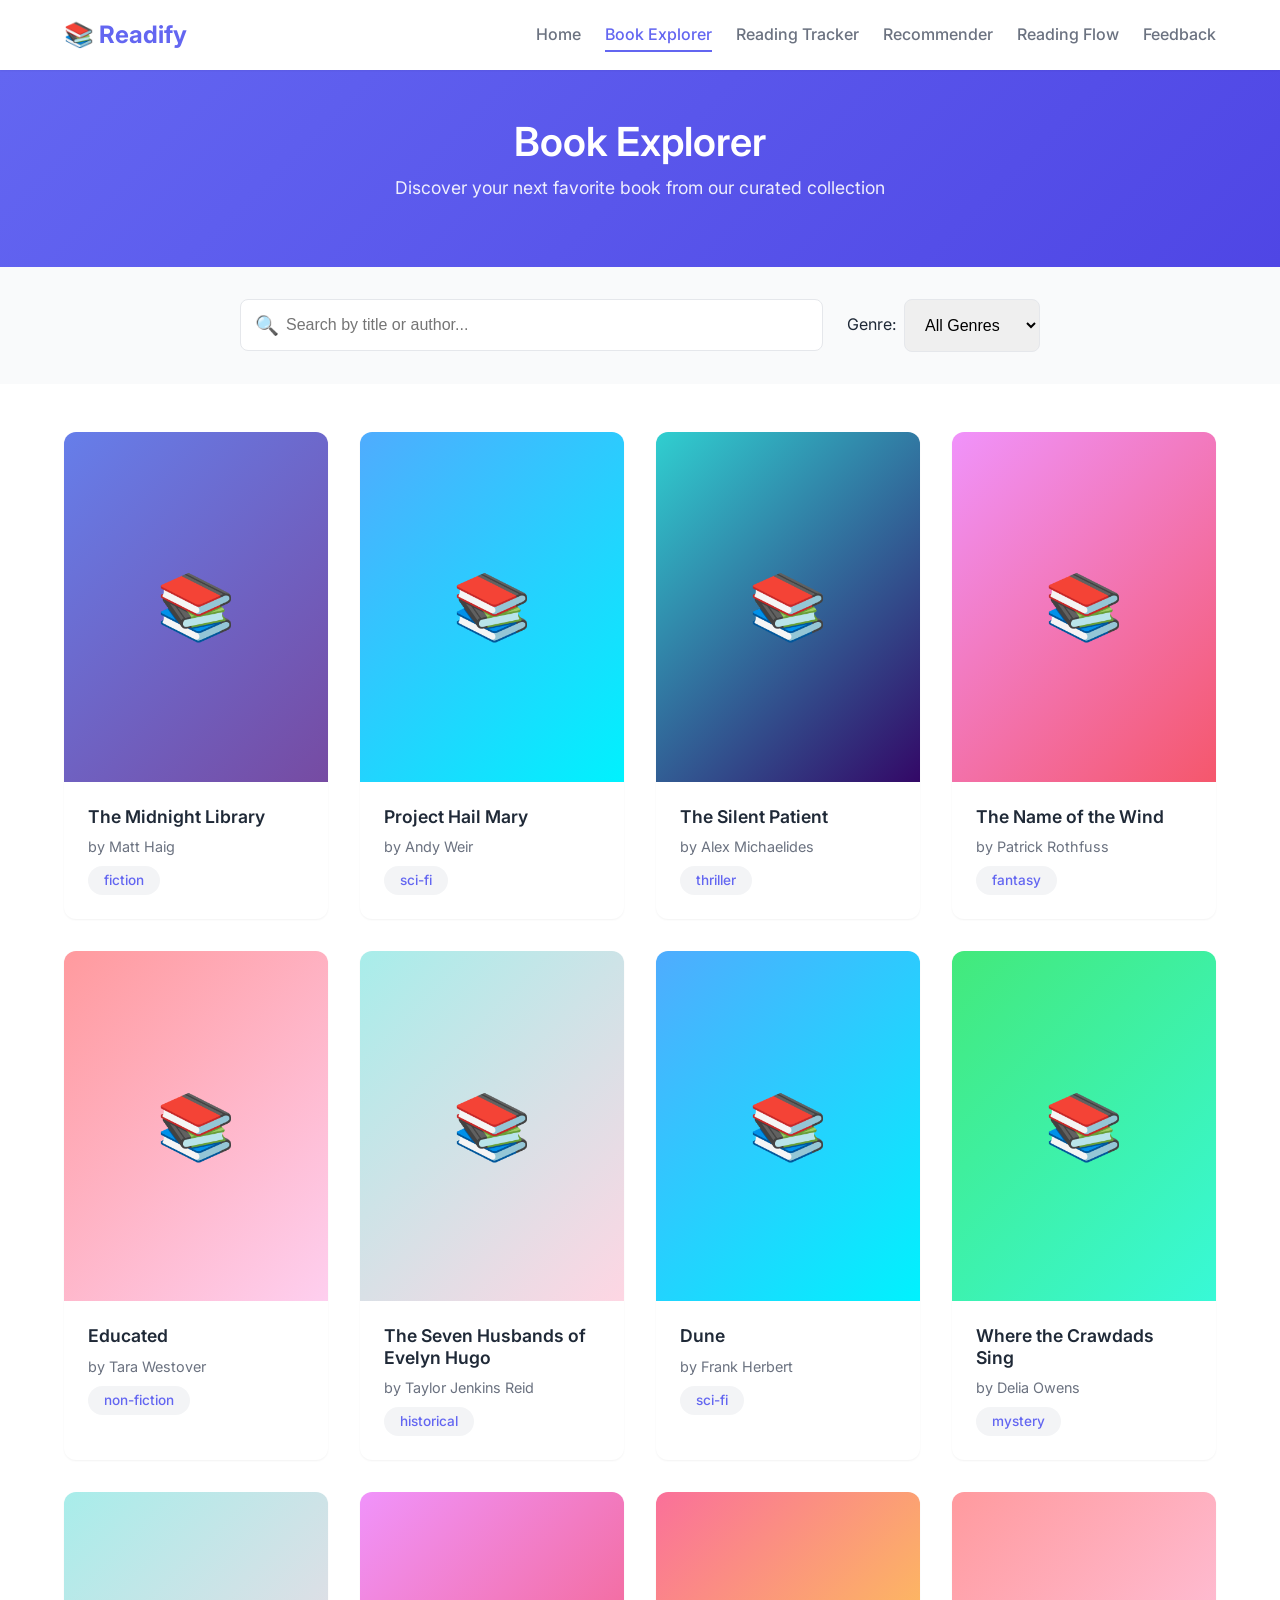
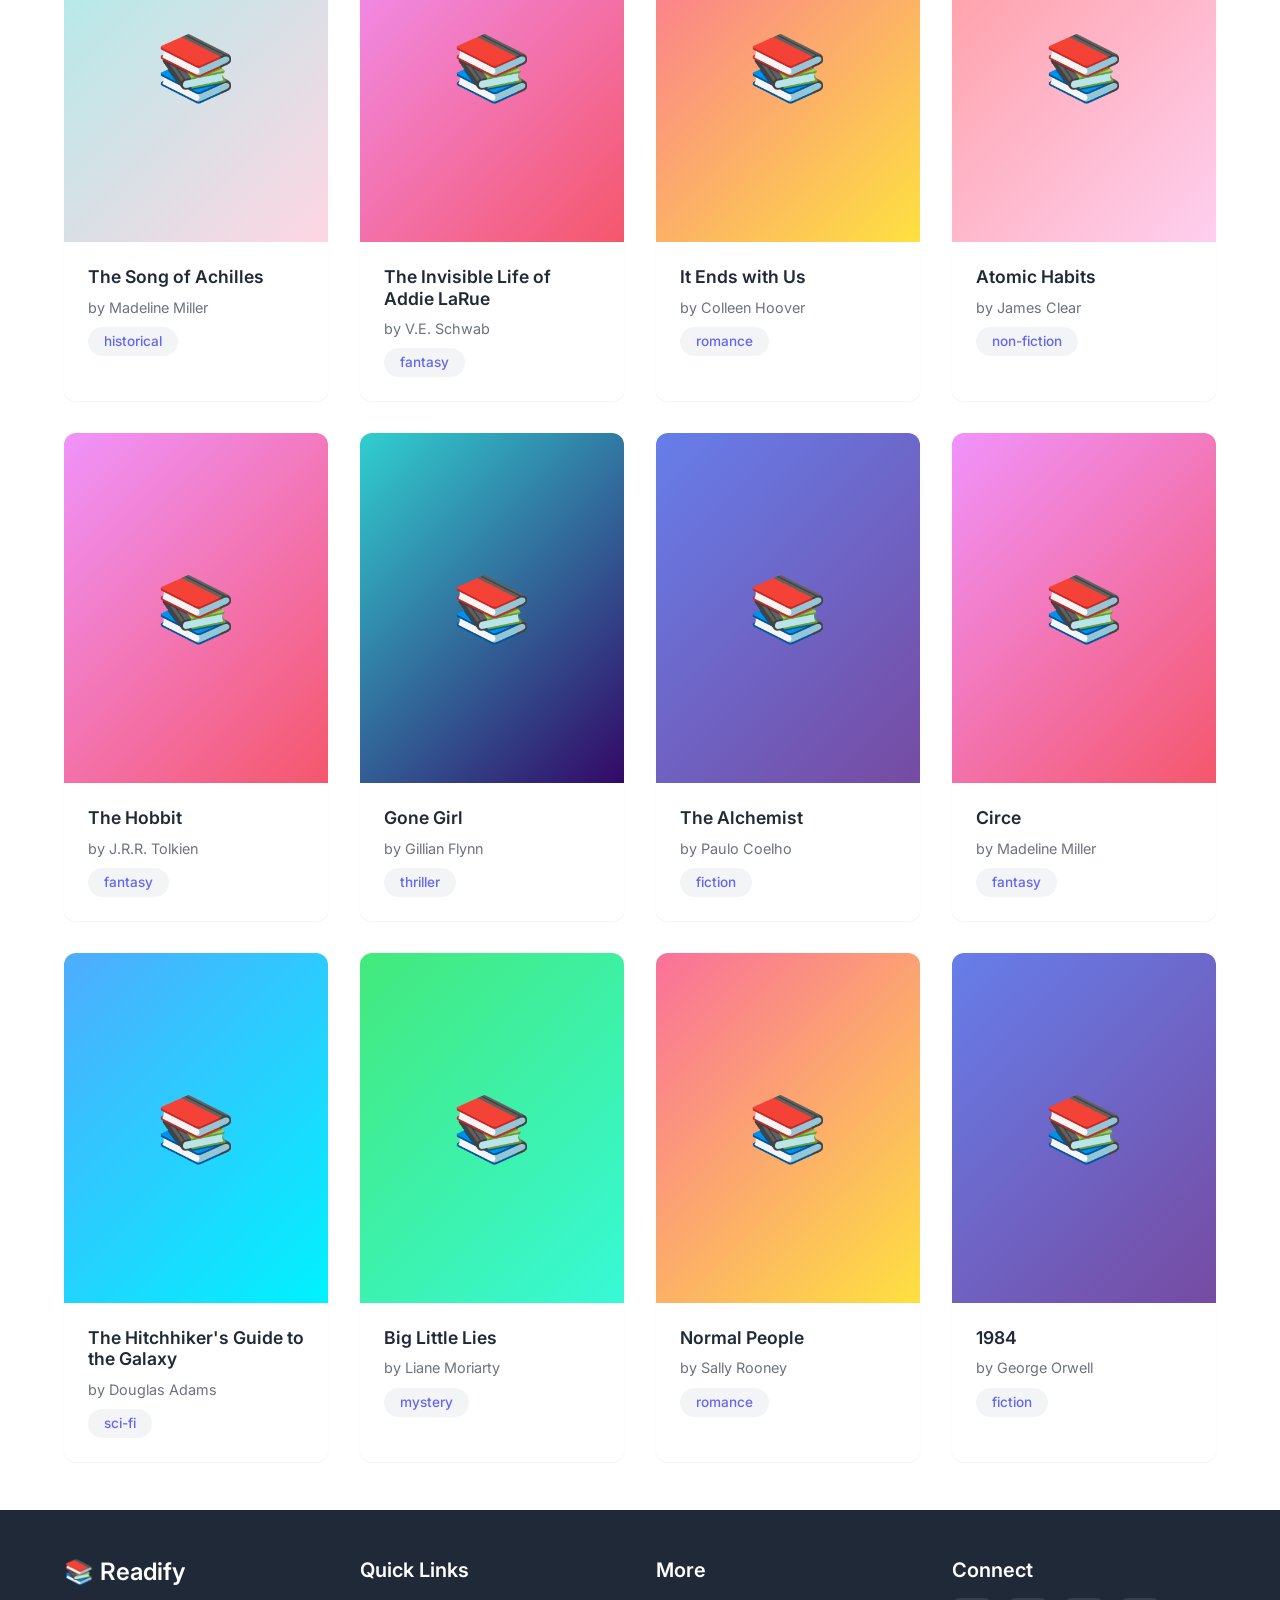
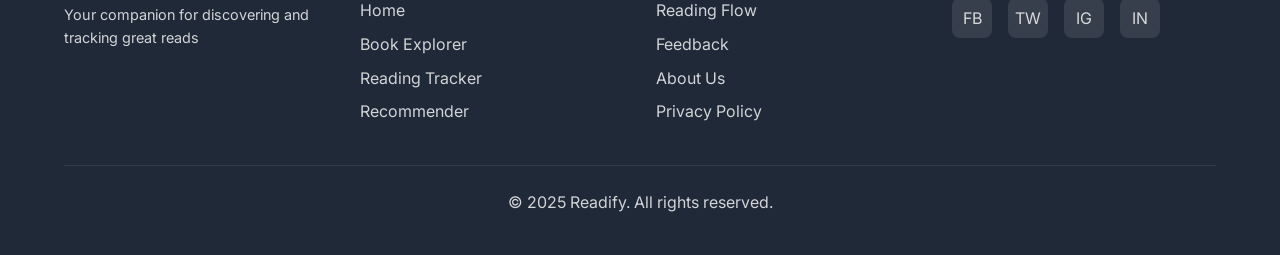
==== explorer.html @ 45ce523b "Website built" ====
<!DOCTYPE html>
<html lang="en">
<head>
    <meta charset="UTF-8">
    <meta name="viewport" content="width=device-width, initial-scale=1.0">
    <meta name="description" content="Explore our collection of books">
    <meta name="theme-color" content="#6366f1">
    <title>Book Explorer - Readify</title>
    <link rel="icon" type="image/png" href="assets/favicon.png">
    <link rel="manifest" href="manifest.json">
    <link rel="stylesheet" href="css/styles.css">
    <link href="https://fonts.googleapis.com/css2?family=Inter:wght@300;400;500;600;700&family=Merriweather:wght@300;400;700&display=swap" rel="stylesheet">
</head>
<body>
    <!-- Navigation -->
    <nav class="navbar">
        <div class="nav-container">
            <a href="index.html" class="logo">📚 Readify</a>
            <button class="hamburger" id="hamburger" aria-label="Toggle navigation">
                <span></span>
                <span></span>
                <span></span>
            </button>
            <ul class="nav-menu" id="navMenu">
                <li><a href="index.html">Home</a></li>
                <li><a href="explorer.html" class="active">Book Explorer</a></li>
                <li><a href="tracker.html">Reading Tracker</a></li>
                <li><a href="recommender.html">Recommender</a></li>
                <li><a href="reading-flow.html">Reading Flow</a></li>
                <li><a href="feedback.html">Feedback</a></li>
            </ul>
        </div>
    </nav>

    <!-- Page Header -->
    <header class="page-header">
        <div class="container">
            <h1>Book Explorer</h1>
            <p>Discover your next favorite book from our curated collection</p>
        </div>
    </header>

    <!-- Search and Filter Section -->
    <section class="search-section">
        <div class="container">
            <div class="search-controls">
                <div class="search-box">
                    <input 
                        type="text" 
                        id="searchInput" 
                        placeholder="Search by title or author..."
                        aria-label="Search books"
                    >
                    <span class="search-icon">🔍</span>
                </div>
                <div class="filter-group">
                    <label for="genreFilter">Genre:</label>
                    <select id="genreFilter" aria-label="Filter by genre">
                        <option value="all">All Genres</option>
                        <option value="fiction">Fiction</option>
                        <option value="fantasy">Fantasy</option>
                        <option value="sci-fi">Sci-Fi</option>
                        <option value="mystery">Mystery</option>
                        <option value="romance">Romance</option>
                        <option value="thriller">Thriller</option>
                        <option value="historical">Historical</option>
                        <option value="non-fiction">Non-Fiction</option>
                    </select>
                </div>
            </div>
        </div>
    </section>

    <!-- Books Grid -->
    <section class="books-section">
        <div class="container">
            <div id="booksGrid" class="books-grid">
                <!-- Books will be populated by JavaScript -->
            </div>
            <div id="noResults" class="no-results" style="display: none;">
                <p>No books found matching your search criteria.</p>
            </div>
        </div>
    </section>

    <!-- Book Details Modal -->
    <div id="bookModal" class="modal">
        <div class="modal-content">
            <button class="modal-close" id="modalClose" aria-label="Close modal">&times;</button>
            <div class="modal-body">
                <div class="modal-image">
                    <div class="book-cover" id="modalBookCover"></div>
                </div>
                <div class="modal-details">
                    <h2 id="modalTitle"></h2>
                    <p class="modal-author" id="modalAuthor"></p>
                    <div class="modal-meta">
                        <span class="genre-badge" id="modalGenre"></span>
                        <span class="pages-info" id="modalPages"></span>
                    </div>
                    
                    <div class="modal-section">
                        <h3>Synopsis</h3>
                        <p id="modalSynopsis"></p>
                    </div>

                    <div class="modal-section" id="seriesSection" style="display: none;">
                        <h3>Series Information</h3>
                        <div id="seriesList"></div>
                    </div>

                    <div class="modal-section">
                        <h3>Ratings & Reviews</h3>
                        <div class="ratings-table-container">
                            <table id="ratingsTable" class="ratings-table">
                                <thead>
                                    <tr>
                                        <th>Source</th>
                                        <th>Rating</th>
                                        <th>Reviews</th>
                                    </tr>
                                </thead>
                                <tbody>
                                    <!-- Ratings will be populated by JavaScript -->
                                </tbody>
                            </table>
                        </div>
                    </div>
                </div>
            </div>
        </div>
    </div>

    <!-- Footer -->
    <footer class="footer">
        <div class="container">
            <div class="footer-content">
                <div class="footer-section">
                    <h3>📚 Readify</h3>
                    <p>Your companion for discovering and tracking great reads</p>
                </div>
                <div class="footer-section">
                    <h4>Quick Links</h4>
                    <ul>
                        <li><a href="index.html">Home</a></li>
                        <li><a href="explorer.html">Book Explorer</a></li>
                        <li><a href="tracker.html">Reading Tracker</a></li>
                        <li><a href="recommender.html">Recommender</a></li>
                    </ul>
                </div>
                <div class="footer-section">
                    <h4>More</h4>
                    <ul>
                        <li><a href="reading-flow.html">Reading Flow</a></li>
                        <li><a href="feedback.html">Feedback</a></li>
                        <li><a href="#about">About Us</a></li>
                        <li><a href="#privacy">Privacy Policy</a></li>
                    </ul>
                </div>
                <div class="footer-section">
                    <h4>Connect</h4>
                    <div class="social-links">
                        <a href="#" aria-label="Facebook">FB</a>
                        <a href="#" aria-label="Twitter">TW</a>
                        <a href="#" aria-label="Instagram">IG</a>
                        <a href="#" aria-label="LinkedIn">IN</a>
                    </div>
                </div>
            </div>
            <div class="footer-bottom">
                <p>&copy; 2025 Readify. All rights reserved.</p>
            </div>
        </div>
    </footer>

    <script src="js/common.js"></script>
    <script src="js/books-data.js"></script>
    <script src="js/explorer.js"></script>
</body>
</html>
---- css/styles.css ----
/* ===== CSS Reset & Base Styles ===== */
* {
    margin: 0;
    padding: 0;
    box-sizing: border-box;
}

:root {
    /* Color Palette */
    --primary-color: #6366f1;
    --primary-dark: #4f46e5;
    --primary-light: #818cf8;
    --secondary-color: #ec4899;
    --accent-color: #f59e0b;
    
    --text-primary: #1f2937;
    --text-secondary: #6b7280;
    --text-light: #9ca3af;
    
    --bg-primary: #ffffff;
    --bg-secondary: #f9fafb;
    --bg-tertiary: #f3f4f6;
    
    --border-color: #e5e7eb;
    --shadow-sm: 0 1px 2px 0 rgba(0, 0, 0, 0.05);
    --shadow-md: 0 4px 6px -1px rgba(0, 0, 0, 0.1);
    --shadow-lg: 0 10px 15px -3px rgba(0, 0, 0, 0.1);
    --shadow-xl: 0 20px 25px -5px rgba(0, 0, 0, 0.1);
    
    /* Typography */
    --font-primary: 'Inter', -apple-system, BlinkMacSystemFont, 'Segoe UI', sans-serif;
    --font-secondary: 'Merriweather', Georgia, serif;
    
    /* Spacing */
    --spacing-xs: 0.25rem;
    --spacing-sm: 0.5rem;
    --spacing-md: 1rem;
    --spacing-lg: 1.5rem;
    --spacing-xl: 2rem;
    --spacing-2xl: 3rem;
    
    /* Transitions */
    --transition-fast: 150ms ease;
    --transition-base: 250ms ease;
    --transition-slow: 350ms ease;
}

html {
    scroll-behavior: smooth;
}

body {
    font-family: var(--font-primary);
    color: var(--text-primary);
    background-color: var(--bg-primary);
    line-height: 1.6;
    overflow-x: hidden;
}

.container {
    max-width: 1200px;
    margin: 0 auto;
    padding: 0 var(--spacing-lg);
}

/* ===== Typography ===== */
h1, h2, h3, h4, h5, h6 {
    font-weight: 600;
    line-height: 1.2;
    margin-bottom: var(--spacing-md);
}

h1 { font-size: 2.5rem; }
h2 { font-size: 2rem; }
h3 { font-size: 1.5rem; }
h4 { font-size: 1.25rem; }

p {
    margin-bottom: var(--spacing-md);
}

/* ===== Navigation ===== */
.navbar {
    background-color: var(--bg-primary);
    box-shadow: var(--shadow-sm);
    position: sticky;
    top: 0;
    z-index: 1000;
    transition: box-shadow var(--transition-base);
}

.navbar.scrolled {
    box-shadow: var(--shadow-md);
}

.nav-container {
    max-width: 1200px;
    margin: 0 auto;
    padding: var(--spacing-md) var(--spacing-lg);
    display: flex;
    justify-content: space-between;
    align-items: center;
}

.logo {
    font-size: 1.5rem;
    font-weight: 700;
    color: var(--primary-color);
    text-decoration: none;
    transition: color var(--transition-fast);
}

.logo:hover {
    color: var(--primary-dark);
}

.nav-menu {
    display: flex;
    list-style: none;
    gap: var(--spacing-lg);
    align-items: center;
}

.nav-menu a {
    color: var(--text-secondary);
    text-decoration: none;
    font-weight: 500;
    transition: color var(--transition-fast);
    position: relative;
}

.nav-menu a:hover,
.nav-menu a.active {
    color: var(--primary-color);
}

.nav-menu a.active::after {
    content: '';
    position: absolute;
    bottom: -8px;
    left: 0;
    width: 100%;
    height: 2px;
    background-color: var(--primary-color);
}

.hamburger {
    display: none;
    flex-direction: column;
    gap: 5px;
    background: none;
    border: none;
    cursor: pointer;
    padding: var(--spacing-sm);
}

.hamburger span {
    display: block;
    width: 25px;
    height: 3px;
    background-color: var(--text-primary);
    transition: all var(--transition-base);
}

.hamburger.active span:nth-child(1) {
    transform: rotate(45deg) translate(8px, 8px);
}

.hamburger.active span:nth-child(2) {
    opacity: 0;
}

.hamburger.active span:nth-child(3) {
    transform: rotate(-45deg) translate(7px, -7px);
}

/* ===== Hero Section ===== */
.hero {
    background: linear-gradient(135deg, #667eea 0%, #764ba2 100%);
    color: white;
    padding: var(--spacing-2xl) 0;
    min-height: 500px;
    display: flex;
    align-items: center;
}

.hero-container {
    display: grid;
    grid-template-columns: 1fr 1fr;
    gap: var(--spacing-2xl);
    align-items: center;
}

.hero-content {
    animation: fadeInUp 0.8s ease-out;
}

.hero-title {
    font-size: 3rem;
    margin-bottom: var(--spacing-lg);
    color: white;
}

.quote-container {
    margin: var(--spacing-xl) 0;
    padding: var(--spacing-lg);
    background-color: rgba(255, 255, 255, 0.1);
    border-radius: 12px;
    backdrop-filter: blur(10px);
}

.rotating-quote {
    font-family: var(--font-secondary);
    font-style: italic;
}

.quote-text {
    font-size: 1.25rem;
    margin-bottom: var(--spacing-md);
    line-height: 1.8;
}

.quote-author {
    display: block;
    font-size: 1rem;
    opacity: 0.9;
    font-style: normal;
}

.cta-button {
    display: inline-block;
    background-color: white;
    color: var(--primary-color);
    padding: var(--spacing-md) var(--spacing-xl);
    border-radius: 8px;
    text-decoration: none;
    font-weight: 600;
    transition: all var(--transition-base);
    box-shadow: var(--shadow-md);
}

.cta-button:hover {
    transform: translateY(-2px);
    box-shadow: var(--shadow-lg);
}

.hero-image {
    display: flex;
    justify-content: center;
    align-items: center;
}

.floating-book {
    width: 300px;
    height: 400px;
    background: linear-gradient(145deg, #f0f0f0, #cacaca);
    border-radius: 10px;
    box-shadow: 0 20px 60px rgba(0, 0, 0, 0.3);
    position: relative;
    animation: float 3s ease-in-out infinite;
}

.floating-book::before {
    content: '📚';
    position: absolute;
    font-size: 8rem;
    top: 50%;
    left: 50%;
    transform: translate(-50%, -50%);
}

/* ===== Author of the Day ===== */
.author-section {
    padding: var(--spacing-2xl) 0;
    background-color: var(--bg-secondary);
}

.section-title {
    text-align: center;
    margin-bottom: var(--spacing-xl);
    font-size: 2.5rem;
}

.author-card {
    display: grid;
    grid-template-columns: 200px 1fr;
    gap: var(--spacing-xl);
    background-color: var(--bg-primary);
    padding: var(--spacing-xl);
    border-radius: 12px;
    box-shadow: var(--shadow-md);
    max-width: 800px;
    margin: 0 auto;
    transition: transform var(--transition-base);
}

.author-card:hover {
    transform: translateY(-5px);
    box-shadow: var(--shadow-lg);
}

.author-avatar {
    width: 100%;
    height: 200px;
    background: linear-gradient(135deg, var(--primary-color), var(--secondary-color));
    border-radius: 12px;
    display: flex;
    align-items: center;
    justify-content: center;
    font-size: 4rem;
}

.author-name {
    color: var(--primary-color);
    margin-bottom: var(--spacing-sm);
}

.author-bio {
    color: var(--text-secondary);
    margin-bottom: var(--spacing-lg);
}

.author-stats {
    display: flex;
    gap: var(--spacing-lg);
    margin-bottom: var(--spacing-lg);
}

.stat {
    font-size: 0.9rem;
    color: var(--text-secondary);
}

.stat strong {
    color: var(--text-primary);
    display: block;
    font-size: 1.1rem;
}

.author-link {
    color: var(--primary-color);
    text-decoration: none;
    font-weight: 600;
    transition: color var(--transition-fast);
}

.author-link:hover {
    color: var(--primary-dark);
}

/* ===== Features Section ===== */
.features {
    padding: var(--spacing-2xl) 0;
}

.features-grid {
    display: grid;
    grid-template-columns: repeat(auto-fit, minmax(250px, 1fr));
    gap: var(--spacing-xl);
}

.feature-card {
    background-color: var(--bg-primary);
    padding: var(--spacing-xl);
    border-radius: 12px;
    box-shadow: var(--shadow-sm);
    text-align: center;
    transition: all var(--transition-base);
    opacity: 0;
    transform: translateY(30px);
}

.feature-card.visible {
    opacity: 1;
    transform: translateY(0);
}

.feature-card:hover {
    transform: translateY(-5px);
    box-shadow: var(--shadow-lg);
}

.feature-icon {
    font-size: 3rem;
    margin-bottom: var(--spacing-md);
}

.feature-card h3 {
    color: var(--primary-color);
    margin-bottom: var(--spacing-sm);
}

.feature-card p {
    color: var(--text-secondary);
    margin-bottom: 0;
}

/* ===== Newsletter Section ===== */
.newsletter {
    background: linear-gradient(135deg, var(--primary-color), var(--primary-dark));
    color: white;
    padding: var(--spacing-2xl) 0;
    text-align: center;
}

.newsletter h2 {
    color: white;
    margin-bottom: var(--spacing-md);
}

.newsletter p {
    font-size: 1.1rem;
    margin-bottom: var(--spacing-xl);
    opacity: 0.9;
}

.newsletter-form {
    display: flex;
    max-width: 500px;
    margin: 0 auto;
    gap: var(--spacing-sm);
}

.newsletter-form input {
    flex: 1;
    padding: var(--spacing-md);
    border: none;
    border-radius: 8px;
    font-size: 1rem;
}

.subscribe-btn {
    background-color: var(--secondary-color);
    color: white;
    border: none;
    padding: var(--spacing-md) var(--spacing-xl);
    border-radius: 8px;
    font-weight: 600;
    cursor: pointer;
    transition: all var(--transition-base);
}

.subscribe-btn:hover {
    background-color: #db2777;
    transform: translateY(-2px);
}

.form-message {
    margin-top: var(--spacing-md);
    font-weight: 500;
}

/* ===== Footer ===== */
.footer {
    background-color: var(--text-primary);
    color: white;
    padding: var(--spacing-2xl) 0 var(--spacing-lg);
}

.footer-content {
    display: grid;
    grid-template-columns: repeat(auto-fit, minmax(200px, 1fr));
    gap: var(--spacing-xl);
    margin-bottom: var(--spacing-xl);
}

.footer-section h3,
.footer-section h4 {
    margin-bottom: var(--spacing-md);
    color: white;
}

.footer-section p {
    opacity: 0.8;
    font-size: 0.9rem;
}

.footer-section ul {
    list-style: none;
}

.footer-section ul li {
    margin-bottom: var(--spacing-sm);
}

.footer-section a {
    color: rgba(255, 255, 255, 0.8);
    text-decoration: none;
    transition: color var(--transition-fast);
}

.footer-section a:hover {
    color: white;
}

.social-links {
    display: flex;
    gap: var(--spacing-md);
}

.social-links a {
    width: 40px;
    height: 40px;
    background-color: rgba(255, 255, 255, 0.1);
    display: flex;
    align-items: center;
    justify-content: center;
    border-radius: 8px;
    transition: all var(--transition-base);
}

.social-links a:hover {
    background-color: var(--primary-color);
    transform: translateY(-2px);
}

.footer-bottom {
    text-align: center;
    padding-top: var(--spacing-lg);
    border-top: 1px solid rgba(255, 255, 255, 0.1);
    opacity: 0.8;
}

/* ===== Page Header ===== */
.page-header {
    background: linear-gradient(135deg, var(--primary-color), var(--primary-dark));
    color: white;
    padding: var(--spacing-2xl) 0;
    text-align: center;
}

.page-header h1 {
    color: white;
    margin-bottom: var(--spacing-sm);
}

.page-header p {
    font-size: 1.1rem;
    opacity: 0.9;
}

/* ===== Book Explorer ===== */
.search-section {
    background-color: var(--bg-secondary);
    padding: var(--spacing-xl) 0;
}

.search-controls {
    display: flex;
    gap: var(--spacing-lg);
    align-items: center;
    max-width: 800px;
    margin: 0 auto;
}

.search-box {
    flex: 1;
    position: relative;
}

.search-box input {
    width: 100%;
    padding: var(--spacing-md);
    padding-left: 45px;
    border: 1px solid var(--border-color);
    border-radius: 8px;
    font-size: 1rem;
    transition: all var(--transition-base);
}

.search-box input:focus {
    outline: none;
    border-color: var(--primary-color);
    box-shadow: 0 0 0 3px rgba(99, 102, 241, 0.1);
}

.search-icon {
    position: absolute;
    left: 15px;
    top: 50%;
    transform: translateY(-50%);
    font-size: 1.2rem;
}

.filter-group {
    display: flex;
    align-items: center;
    gap: var(--spacing-sm);
}

.filter-group select {
    padding: var(--spacing-md);
    border: 1px solid var(--border-color);
    border-radius: 8px;
    font-size: 1rem;
    cursor: pointer;
    transition: all var(--transition-base);
}

.filter-group select:focus {
    outline: none;
    border-color: var(--primary-color);
}

.books-section {
    padding: var(--spacing-2xl) 0;
}

.books-grid {
    display: grid;
    grid-template-columns: repeat(auto-fill, minmax(250px, 1fr));
    gap: var(--spacing-xl);
}

.book-card {
    background-color: var(--bg-primary);
    border-radius: 12px;
    overflow: hidden;
    box-shadow: var(--shadow-sm);
    transition: all var(--transition-base);
    cursor: pointer;
}

.book-card:hover {
    transform: translateY(-5px);
    box-shadow: var(--shadow-lg);
}

.book-cover {
    width: 100%;
    height: 350px;
    background: linear-gradient(135deg, var(--primary-light), var(--primary-dark));
    display: flex;
    align-items: center;
    justify-content: center;
    font-size: 4rem;
    color: white;
}

.book-info {
    padding: var(--spacing-lg);
}

.book-info h3 {
    font-size: 1.1rem;
    margin-bottom: var(--spacing-sm);
    color: var(--text-primary);
}

.book-author {
    color: var(--text-secondary);
    font-size: 0.9rem;
    margin-bottom: var(--spacing-sm);
}

.genre-badge {
    display: inline-block;
    background-color: var(--bg-tertiary);
    color: var(--primary-color);
    padding: var(--spacing-xs) var(--spacing-md);
    border-radius: 20px;
    font-size: 0.85rem;
    font-weight: 500;
}

.no-results {
    text-align: center;
    padding: var(--spacing-2xl);
    color: var(--text-secondary);
}

/* ===== Modal ===== */
.modal {
    display: none;
    position: fixed;
    top: 0;
    left: 0;
    width: 100%;
    height: 100%;
    background-color: rgba(0, 0, 0, 0.7);
    z-index: 2000;
    overflow-y: auto;
    animation: fadeIn 0.3s ease;
}

.modal.active {
    display: flex;
    align-items: center;
    justify-content: center;
    padding: var(--spacing-lg);
}

.modal-content {
    background-color: var(--bg-primary);
    border-radius: 12px;
    max-width: 900px;
    width: 100%;
    position: relative;
    animation: slideUp 0.3s ease;
    max-height: 90vh;
    overflow-y: auto;
}

.modal-close {
    position: absolute;
    top: var(--spacing-md);
    right: var(--spacing-md);
    background: none;
    border: none;
    font-size: 2rem;
    cursor: pointer;
    color: var(--text-secondary);
    transition: color var(--transition-fast);
    z-index: 1;
}

.modal-close:hover {
    color: var(--text-primary);
}

.modal-body {
    display: grid;
    grid-template-columns: 300px 1fr;
    gap: var(--spacing-xl);
    padding: var(--spacing-xl);
}

.modal-image {
    position: sticky;
    top: var(--spacing-xl);
}

.book-cover-large {
    width: 100%;
    height: 400px;
    background: linear-gradient(135deg, var(--primary-light), var(--primary-dark));
    border-radius: 8px;
    display: flex;
    align-items: center;
    justify-content: center;
    font-size: 5rem;
    color: white;
}

.modal-details h2 {
    color: var(--primary-color);
}

.modal-author {
    color: var(--text-secondary);
    font-size: 1.1rem;
    margin-bottom: var(--spacing-md);
}

.modal-meta {
    display: flex;
    gap: var(--spacing-md);
    margin-bottom: var(--spacing-xl);
}

.pages-info {
    color: var(--text-secondary);
    font-size: 0.9rem;
}

.modal-section {
    margin-bottom: var(--spacing-xl);
}

.modal-section h3 {
    color: var(--text-primary);
    margin-bottom: var(--spacing-md);
    font-size: 1.3rem;
}

.ratings-table {
    width: 100%;
    border-collapse: collapse;
    background-color: var(--bg-secondary);
    border-radius: 8px;
    overflow: hidden;
}

.ratings-table th,
.ratings-table td {
    padding: var(--spacing-md);
    text-align: left;
}

.ratings-table th {
    background-color: var(--primary-color);
    color: white;
    font-weight: 600;
}

.ratings-table tr:not(:last-child) {
    border-bottom: 1px solid var(--border-color);
}

.ratings-table tbody tr:hover {
    background-color: var(--bg-tertiary);
}

/* ===== Reading Tracker ===== */
.tracker-section {
    padding: var(--spacing-2xl) 0;
    background-color: var(--bg-secondary);
}

.tracker-container {
    max-width: 1000px;
    margin: 0 auto;
}

.tracker-form-card,
.tracker-results {
    background-color: var(--bg-primary);
    padding: var(--spacing-xl);
    border-radius: 12px;
    box-shadow: var(--shadow-md);
    margin-bottom: var(--spacing-xl);
}

.form-group {
    margin-bottom: var(--spacing-lg);
}

.form-group label {
    display: block;
    margin-bottom: var(--spacing-sm);
    font-weight: 500;
    color: var(--text-primary);
}

.form-group input,
.form-group textarea,
.form-group select {
    width: 100%;
    padding: var(--spacing-md);
    border: 1px solid var(--border-color);
    border-radius: 8px;
    font-size: 1rem;
    font-family: var(--font-primary);
    transition: all var(--transition-base);
}

.form-group input:focus,
.form-group textarea:focus,
.form-group select:focus {
    outline: none;
    border-color: var(--primary-color);
    box-shadow: 0 0 0 3px rgba(99, 102, 241, 0.1);
}

.btn-primary,
.btn-secondary,
.btn-outline {
    padding: var(--spacing-md) var(--spacing-xl);
    border-radius: 8px;
    font-size: 1rem;
    font-weight: 600;
    cursor: pointer;
    transition: all var(--transition-base);
    border: none;
}

.btn-primary {
    background-color: var(--primary-color);
    color: white;
    width: 100%;
}

.btn-primary:hover {
    background-color: var(--primary-dark);
    transform: translateY(-2px);
    box-shadow: var(--shadow-md);
}

.btn-secondary {
    background-color: var(--secondary-color);
    color: white;
}

.btn-secondary:hover {
    background-color: #db2777;
}

.btn-outline {
    background-color: transparent;
    color: var(--primary-color);
    border: 2px solid var(--primary-color);
}

.btn-outline:hover {
    background-color: var(--primary-color);
    color: white;
}

.progress-stats {
    display: grid;
    grid-template-columns: repeat(3, 1fr);
    gap: var(--spacing-lg);
    margin-bottom: var(--spacing-xl);
}

.stat-item {
    text-align: center;
    padding: var(--spacing-lg);
    background-color: var(--bg-secondary);
    border-radius: 8px;
}

.stat-label {
    display: block;
    color: var(--text-secondary);
    font-size: 0.9rem;
    margin-bottom: var(--spacing-sm);
}

.stat-value {
    display: block;
    font-size: 2rem;
    font-weight: 700;
    color: var(--primary-color);
}

.stat-value.percentage::after {
    content: '%';
    font-size: 1.5rem;
}

.progress-bar-container {
    margin-bottom: var(--spacing-xl);
}

.progress-bar {
    width: 100%;
    height: 30px;
    background-color: var(--bg-tertiary);
    border-radius: 15px;
    overflow: hidden;
    position: relative;
}

.progress-fill {
    height: 100%;
    background: linear-gradient(90deg, var(--primary-color), var(--secondary-color));
    border-radius: 15px;
    transition: width 1s ease;
    display: flex;
    align-items: center;
    justify-content: flex-end;
    padding-right: var(--spacing-md);
    color: white;
    font-weight: 600;
}

.estimate-section {
    margin-bottom: var(--spacing-xl);
}

.estimate-card {
    display: flex;
    align-items: center;
    gap: var(--spacing-lg);
    padding: var(--spacing-lg);
    background: linear-gradient(135deg, var(--primary-light), var(--primary-color));
    border-radius: 12px;
    color: white;
}

.estimate-icon {
    font-size: 3rem;
}

.estimate-content h4 {
    color: white;
    margin-bottom: var(--spacing-sm);
}

.estimate-value {
    font-size: 1.5rem;
    font-weight: 700;
    margin-bottom: var(--spacing-xs);
}

.estimate-date {
    opacity: 0.9;
    font-size: 0.95rem;
}

.action-buttons {
    display: flex;
    gap: var(--spacing-md);
}

.action-buttons button {
    flex: 1;
}

.save-message {
    margin-top: var(--spacing-md);
    padding: var(--spacing-md);
    border-radius: 8px;
    text-align: center;
    font-weight: 500;
}

.save-message.success {
    background-color: #d1fae5;
    color: #065f46;
}

/* ===== Recommender ===== */
.recommender-section {
    padding: var(--spacing-2xl) 0;
    background-color: var(--bg-secondary);
}

.recommender-container {
    max-width: 1000px;
    margin: 0 auto;
}

.selection-card,
.recommendation-card,
.reading-list-card {
    background-color: var(--bg-primary);
    padding: var(--spacing-xl);
    border-radius: 12px;
    box-shadow: var(--shadow-md);
    margin-bottom: var(--spacing-xl);
}

.recommendation-header {
    display: flex;
    justify-content: space-between;
    align-items: center;
    margin-bottom: var(--spacing-xl);
}

.btn-icon {
    width: 50px;
    height: 50px;
    border-radius: 50%;
    background-color: var(--primary-color);
    color: white;
    border: none;
    font-size: 1.5rem;
    cursor: pointer;
    transition: transform 0.4s ease, background-color var(--transition-base);
}

.btn-icon:hover {
    background-color: var(--primary-dark);
    transform: rotate(180deg);
}

.recommended-book {
    display: grid;
    grid-template-columns: 250px 1fr;
    gap: var(--spacing-xl);
}

.book-synopsis {
    color: var(--text-secondary);
    line-height: 1.8;
    margin-bottom: var(--spacing-lg);
}

.recommendation-actions {
    display: flex;
    gap: var(--spacing-md);
    margin-top: var(--spacing-lg);
}

.recommendation-actions button,
.recommendation-actions a {
    flex: 1;
    text-align: center;
    text-decoration: none;
    display: inline-block;
}

.add-message {
    margin-top: var(--spacing-md);
    padding: var(--spacing-md);
    border-radius: 8px;
    text-align: center;
    font-weight: 500;
}

.add-message.success {
    background-color: #d1fae5;
    color: #065f46;
}

.reading-list {
    display: grid;
    gap: var(--spacing-md);
    margin-bottom: var(--spacing-md);
}

.reading-list-item {
    display: flex;
    justify-content: space-between;
    align-items: center;
    padding: var(--spacing-md);
    background-color: var(--bg-secondary);
    border-radius: 8px;
    transition: all var(--transition-base);
}

.reading-list-item:hover {
    background-color: var(--bg-tertiary);
}

.reading-list-item-info h4 {
    margin-bottom: var(--spacing-xs);
}

.reading-list-item-info p {
    color: var(--text-secondary);
    font-size: 0.9rem;
    margin-bottom: 0;
}

.btn-remove {
    background-color: #fee2e2;
    color: #dc2626;
    border: none;
    padding: var(--spacing-sm) var(--spacing-md);
    border-radius: 6px;
    cursor: pointer;
    font-weight: 500;
    transition: all var(--transition-base);
}

.btn-remove:hover {
    background-color: #fecaca;
}

.btn-outline-small {
    background-color: transparent;
    color: var(--primary-color);
    border: 1px solid var(--primary-color);
    padding: var(--spacing-sm) var(--spacing-lg);
    border-radius: 6px;
    cursor: pointer;
    font-weight: 500;
    transition: all var(--transition-base);
}

.btn-outline-small:hover {
    background-color: var(--primary-color);
    color: white;
}

/* ===== Reading Flow ===== */
.ambient-section,
.completed-books-section {
    padding: var(--spacing-2xl) 0;
}

.ambient-section {
    background-color: var(--bg-secondary);
}

.ambient-container,
.completed-container {
    max-width: 1000px;
    margin: 0 auto;
}

.section-subtitle {
    text-align: center;
    color: var(--text-secondary);
    margin-bottom: var(--spacing-xl);
}

.sounds-grid {
    display: grid;
    grid-template-columns: repeat(auto-fit, minmax(200px, 1fr));
    gap: var(--spacing-lg);
    margin-bottom: var(--spacing-xl);
}

.sound-card {
    background-color: var(--bg-primary);
    padding: var(--spacing-lg);
    border-radius: 12px;
    text-align: center;
    box-shadow: var(--shadow-sm);
    transition: all var(--transition-base);
}

.sound-card:hover {
    transform: translateY(-5px);
    box-shadow: var(--shadow-md);
}

.sound-icon {
    font-size: 3rem;
    margin-bottom: var(--spacing-md);
}

.sound-card h3 {
    margin-bottom: var(--spacing-xs);
}

.sound-card p {
    color: var(--text-secondary);
    font-size: 0.9rem;
    margin-bottom: var(--spacing-md);
}

.sound-toggle {
    width: 60px;
    height: 60px;
    border-radius: 50%;
    border: none;
    background-color: var(--primary-color);
    color: white;
    font-size: 1.5rem;
    cursor: pointer;
    margin-bottom: var(--spacing-md);
    transition: all var(--transition-base);
}

.sound-toggle:hover {
    background-color: var(--primary-dark);
    transform: scale(1.1);
}

.sound-toggle.playing {
    background-color: var(--secondary-color);
}

.volume-slider {
    width: 100%;
    height: 6px;
    border-radius: 3px;
    background: var(--bg-tertiary);
    outline: none;
    -webkit-appearance: none;
}

.volume-slider::-webkit-slider-thumb {
    -webkit-appearance: none;
    width: 18px;
    height: 18px;
    border-radius: 50%;
    background: var(--primary-color);
    cursor: pointer;
}

.volume-slider::-moz-range-thumb {
    width: 18px;
    height: 18px;
    border-radius: 50%;
    background: var(--primary-color);
    cursor: pointer;
    border: none;
}

.sound-controls {
    text-align: center;
}

.complete-book-form {
    background-color: var(--bg-primary);
    padding: var(--spacing-xl);
    border-radius: 12px;
    box-shadow: var(--shadow-md);
    margin-bottom: var(--spacing-xl);
}

.form-row {
    display: grid;
    grid-template-columns: 1fr 1fr;
    gap: var(--spacing-lg);
}

.completed-books-list {
    background-color: var(--bg-primary);
    padding: var(--spacing-xl);
    border-radius: 12px;
    box-shadow: var(--shadow-md);
}

.completed-books-list h3 {
    margin-bottom: var(--spacing-lg);
}

.completed-grid {
    display: grid;
    gap: var(--spacing-md);
}

.completed-book-item {
    display: flex;
    justify-content: space-between;
    align-items: center;
    padding: var(--spacing-lg);
    background-color: var(--bg-secondary);
    border-radius: 8px;
    transition: all var(--transition-base);
}

.completed-book-item:hover {
    background-color: var(--bg-tertiary);
    transform: translateX(5px);
}

.completed-book-info h4 {
    margin-bottom: var(--spacing-xs);
}

.completed-book-meta {
    display: flex;
    gap: var(--spacing-md);
    color: var(--text-secondary);
    font-size: 0.9rem;
}

.empty-state {
    text-align: center;
    padding: var(--spacing-2xl);
    color: var(--text-secondary);
}

/* ===== Feedback ===== */
.feedback-section {
    padding: var(--spacing-2xl) 0;
    background-color: var(--bg-secondary);
}

.feedback-container {
    max-width: 1000px;
    margin: 0 auto;
    display: grid;
    grid-template-columns: 2fr 1fr;
    gap: var(--spacing-xl);
}

.feedback-form-card,
.contact-info-card {
    background-color: var(--bg-primary);
    padding: var(--spacing-xl);
    border-radius: 12px;
    box-shadow: var(--shadow-md);
}

.required {
    color: var(--secondary-color);
}

.error-message {
    display: block;
    color: #dc2626;
    font-size: 0.85rem;
    margin-top: var(--spacing-xs);
}

.confirmation-message {
    text-align: center;
    padding: var(--spacing-2xl);
}

.confirmation-icon {
    font-size: 4rem;
    margin-bottom: var(--spacing-md);
}

.confirmation-message h3 {
    color: var(--primary-color);
    margin-bottom: var(--spacing-md);
}

.contact-item {
    display: flex;
    align-items: start;
    gap: var(--spacing-md);
    margin-bottom: var(--spacing-lg);
}

.contact-icon {
    font-size: 2rem;
}

.contact-item h4 {
    margin-bottom: var(--spacing-xs);
}

.contact-item p {
    color: var(--text-secondary);
    margin-bottom: 0;
}

/* ===== FAQ Section ===== */
.faq-section {
    padding: var(--spacing-2xl) 0;
}

.faq-section h2 {
    text-align: center;
    margin-bottom: var(--spacing-md);
}

.faq-accordion {
    max-width: 800px;
    margin: 0 auto;
}

.faq-item {
    background-color: var(--bg-primary);
    margin-bottom: var(--spacing-md);
    border-radius: 8px;
    overflow: hidden;
    box-shadow: var(--shadow-sm);
}

.faq-question {
    width: 100%;
    padding: var(--spacing-lg);
    background-color: transparent;
    border: none;
    text-align: left;
    font-size: 1.1rem;
    font-weight: 600;
    cursor: pointer;
    display: flex;
    justify-content: space-between;
    align-items: center;
    transition: all var(--transition-base);
}

.faq-question:hover {
    background-color: var(--bg-secondary);
}

.faq-icon {
    font-size: 1.5rem;
    color: var(--primary-color);
    transition: transform var(--transition-base);
}

.faq-question[aria-expanded="true"] .faq-icon {
    transform: rotate(45deg);
}

.faq-answer {
    max-height: 0;
    overflow: hidden;
    transition: max-height var(--transition-slow);
}

.faq-answer p {
    padding: 0 var(--spacing-lg) var(--spacing-lg);
    color: var(--text-secondary);
    line-height: 1.8;
}

/* ===== Animations ===== */
@keyframes fadeIn {
    from {
        opacity: 0;
    }
    to {
        opacity: 1;
    }
}

@keyframes fadeInUp {
    from {
        opacity: 0;
        transform: translateY(30px);
    }
    to {
        opacity: 1;
        transform: translateY(0);
    }
}

@keyframes slideUp {
    from {
        transform: translateY(50px);
        opacity: 0;
    }
    to {
        transform: translateY(0);
        opacity: 1;
    }
}

@keyframes float {
    0%, 100% {
        transform: translateY(0);
    }
    50% {
        transform: translateY(-20px);
    }
}

.fade-in {
    animation: fadeIn 0.5s ease;
}

.reveal-on-scroll {
    opacity: 0;
    transform: translateY(30px);
    transition: all 0.6s ease;
}

.reveal-on-scroll.visible {
    opacity: 1;
    transform: translateY(0);
}

/* ===== Responsive Design ===== */
@media (max-width: 768px) {
    .hamburger {
        display: flex;
    }

    .nav-menu {
        position: fixed;
        top: 70px;
        left: -100%;
        flex-direction: column;
        background-color: var(--bg-primary);
        width: 100%;
        padding: var(--spacing-lg);
        box-shadow: var(--shadow-lg);
        transition: left var(--transition-base);
    }

    .nav-menu.active {
        left: 0;
    }

    .nav-menu a.active::after {
        display: none;
    }

    .hero-container {
        grid-template-columns: 1fr;
    }

    .hero-image {
        display: none;
    }

    .hero-title {
        font-size: 2rem;
    }

    .author-card {
        grid-template-columns: 1fr;
    }

    .search-controls {
        flex-direction: column;
    }

    .filter-group {
        width: 100%;
    }

    .filter-group select {
        width: 100%;
    }

    .books-grid {
        grid-template-columns: repeat(auto-fill, minmax(200px, 1fr));
    }

    .modal-body {
        grid-template-columns: 1fr;
    }

    .modal-image {
        position: static;
    }

    .progress-stats {
        grid-template-columns: 1fr;
    }

    .recommended-book {
        grid-template-columns: 1fr;
    }

    .recommendation-actions {
        flex-direction: column;
    }

    .feedback-container {
        grid-template-columns: 1fr;
    }

    .form-row {
        grid-template-columns: 1fr;
    }

    .footer-content {
        grid-template-columns: 1fr;
    }

    h1 { font-size: 2rem; }
    h2 { font-size: 1.75rem; }
}

@media (max-width: 480px) {
    .hero-title {
        font-size: 1.75rem;
    }

    .books-grid {
        grid-template-columns: 1fr;
    }

    .sounds-grid {
        grid-template-columns: 1fr;
    }
}
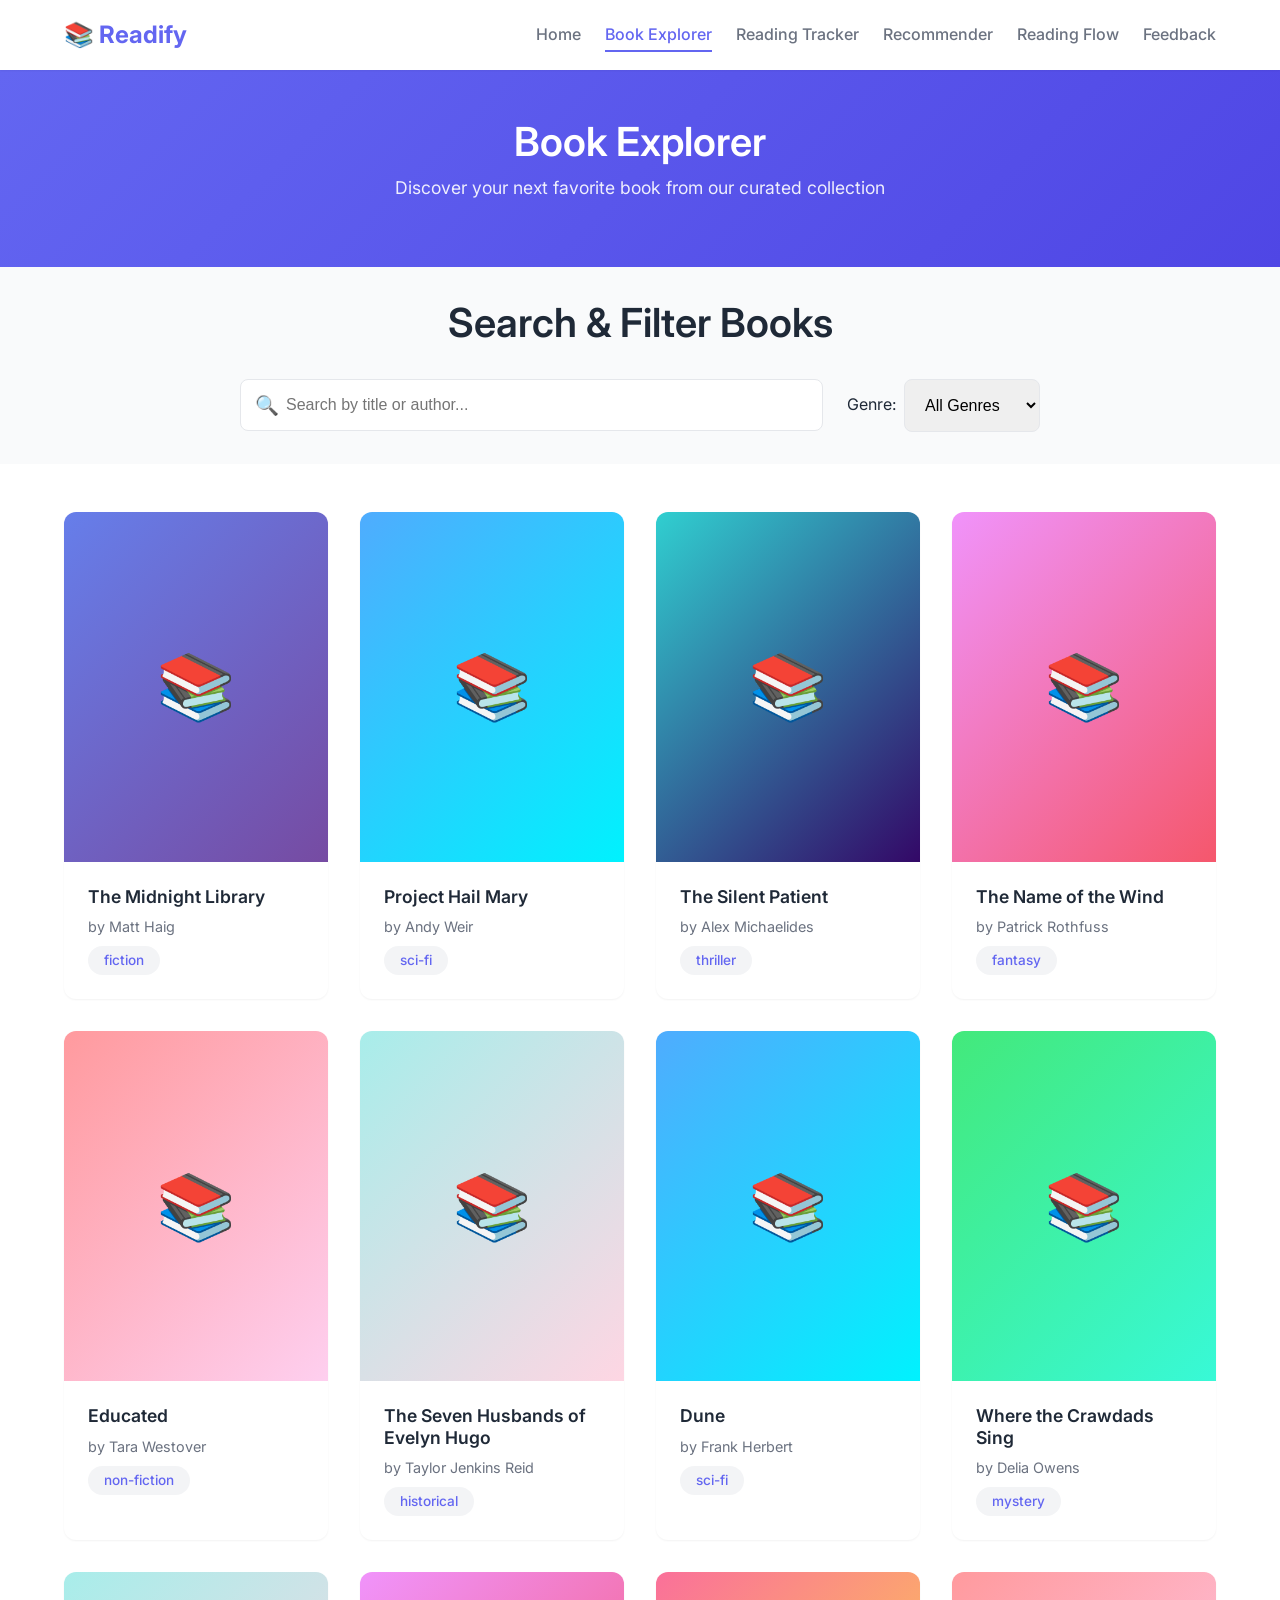
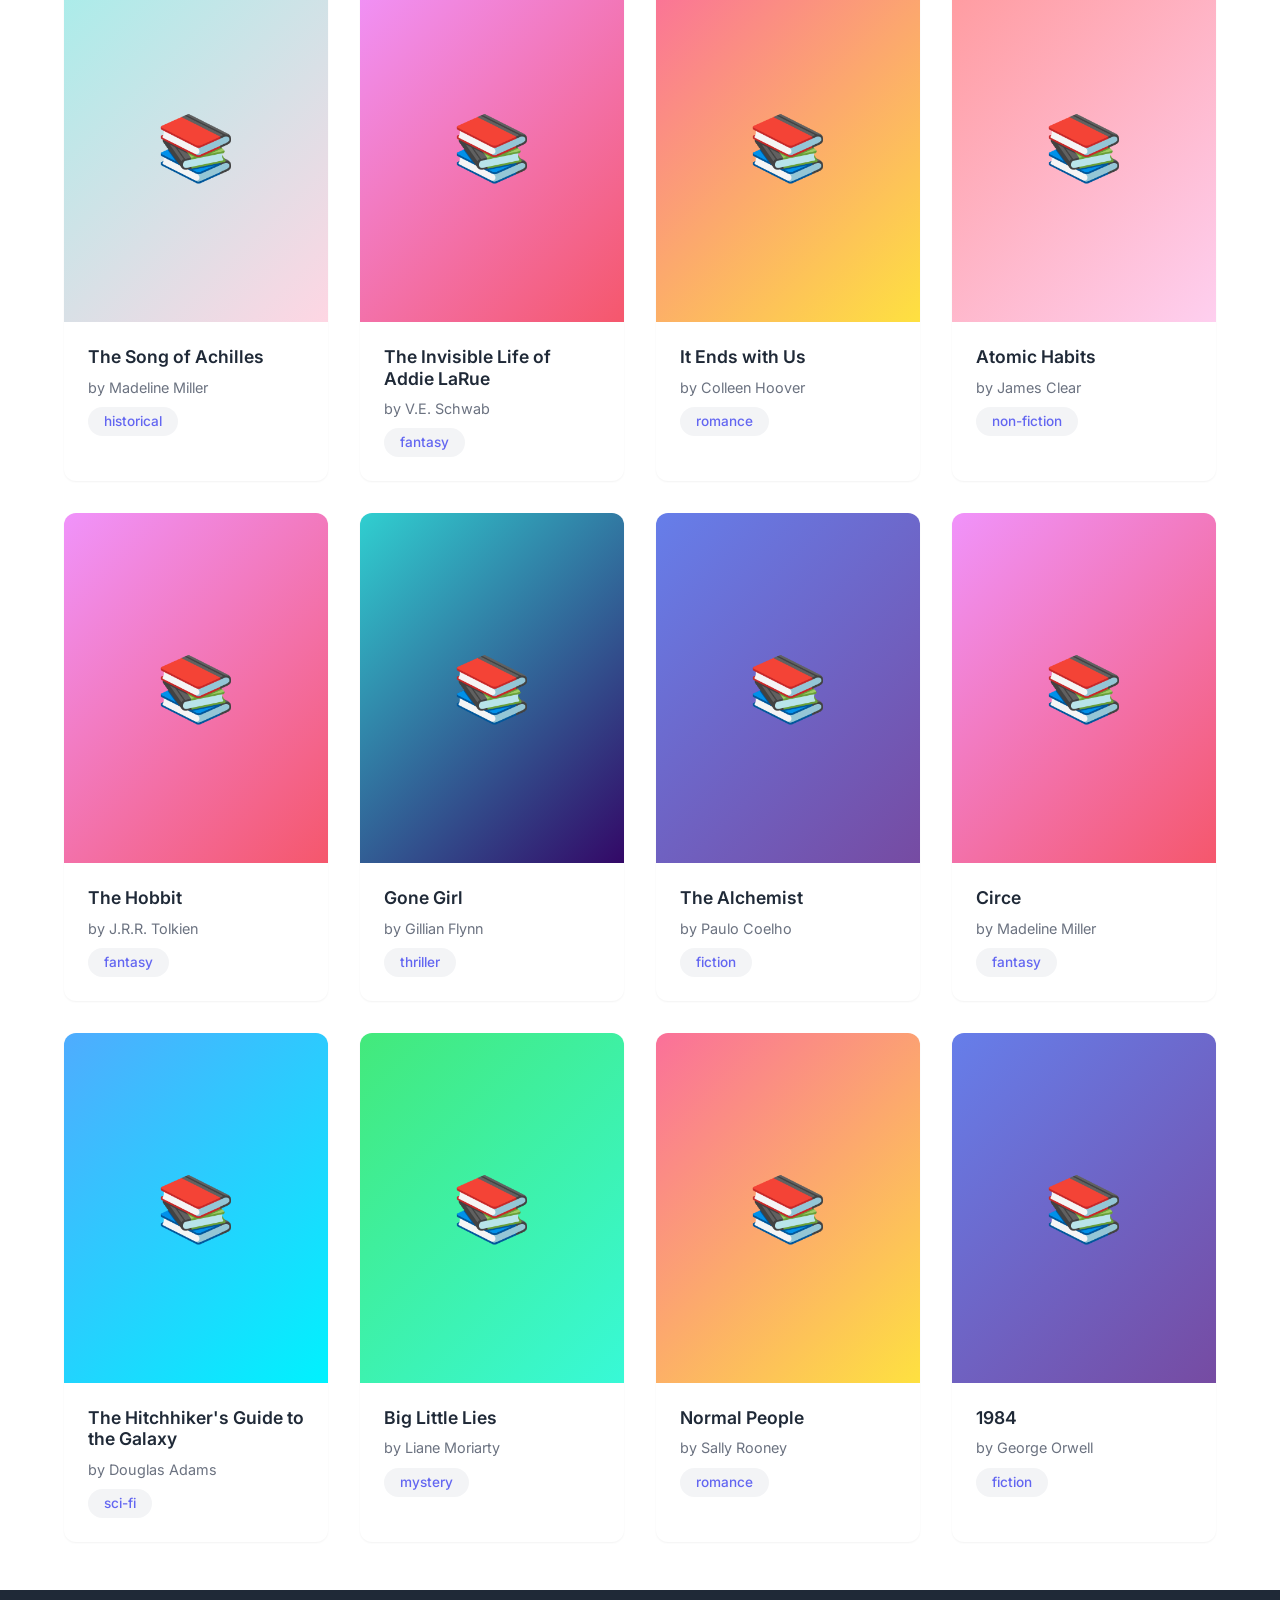
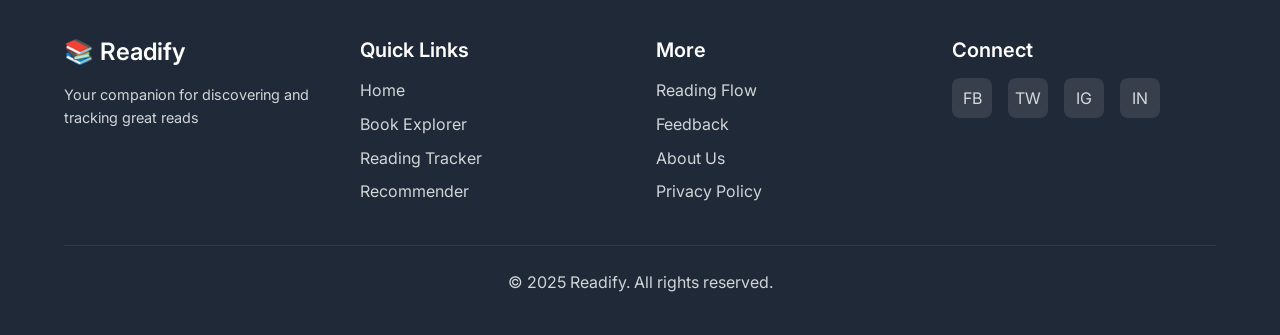
==== commit a527530d: "Add section title for search and filter books" ====
--- a/explorer.html
+++ b/explorer.html
@@ -42,6 +42,7 @@
 
     <!-- Search and Filter Section -->
     <section class="search-section">
+        <h2 class="section-title">Search & Filter Books</h2>
         <div class="container">
             <div class="search-controls">
                 <div class="search-box">
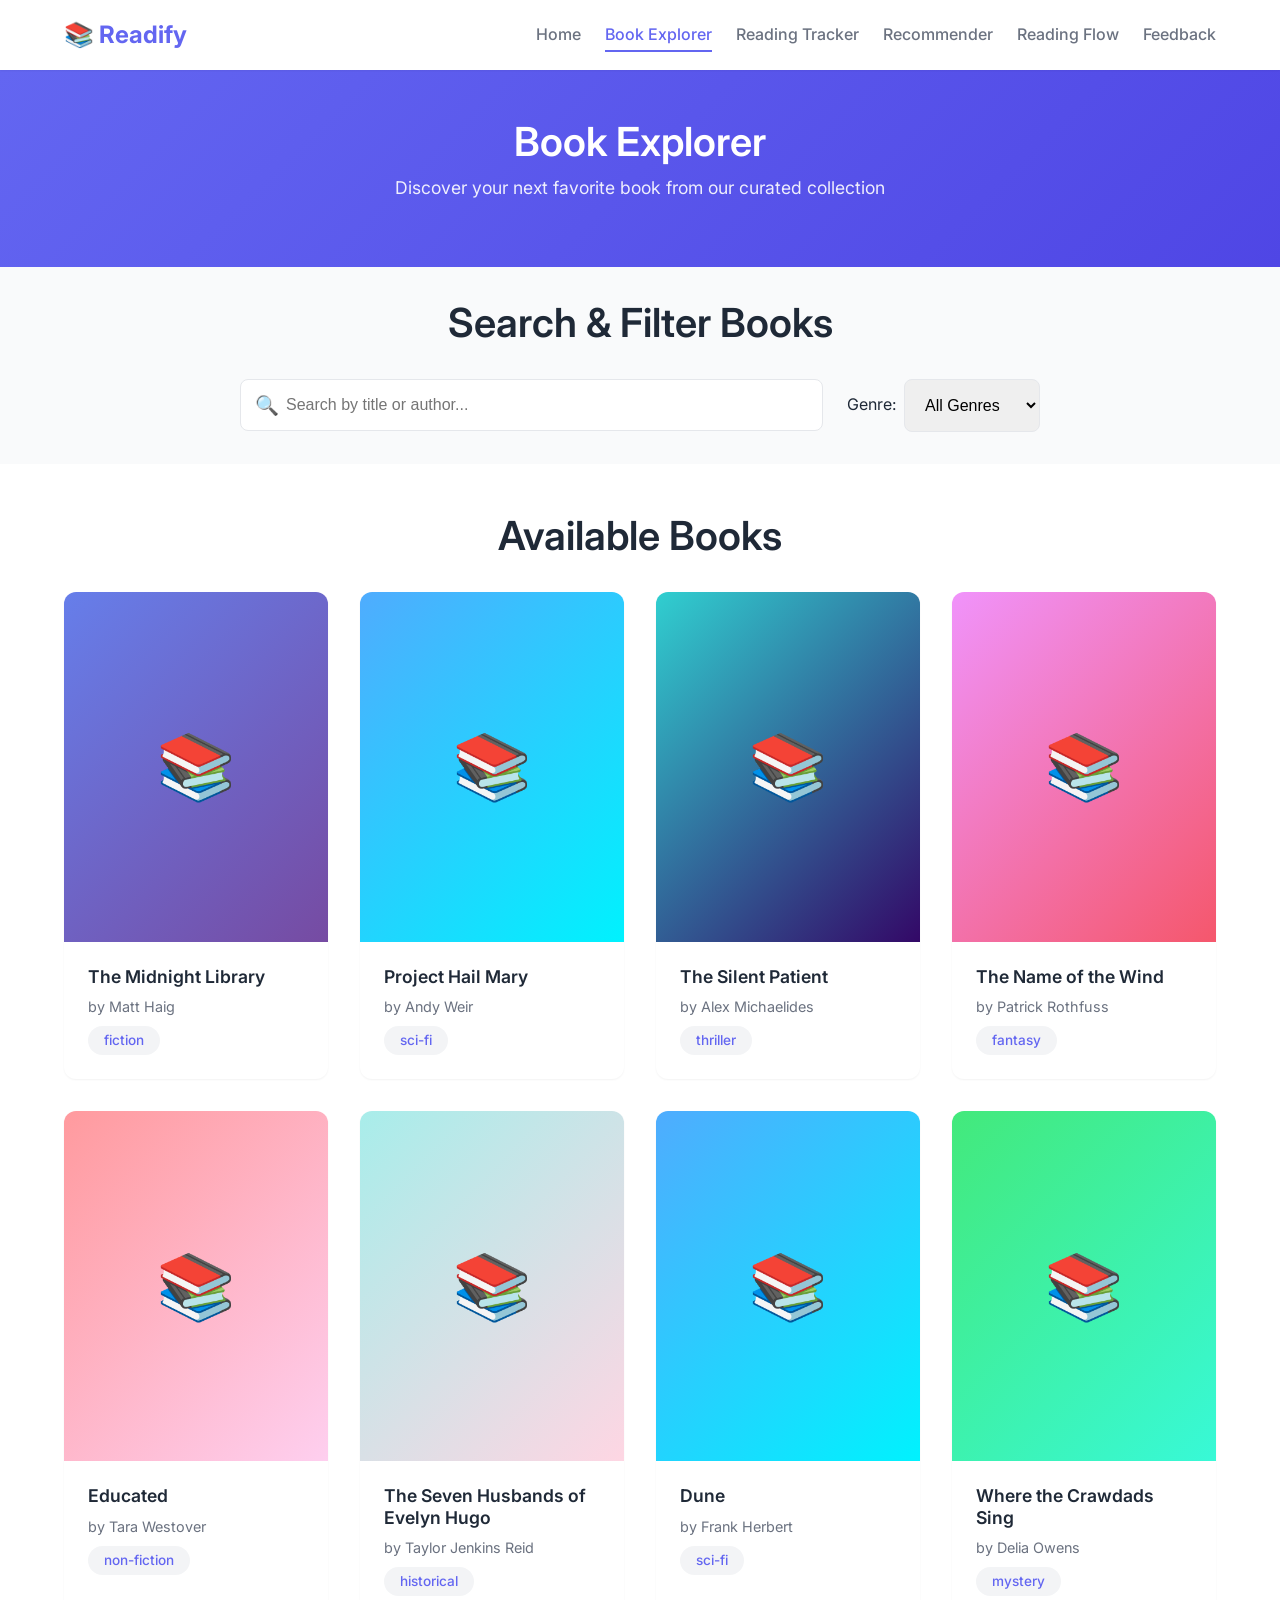
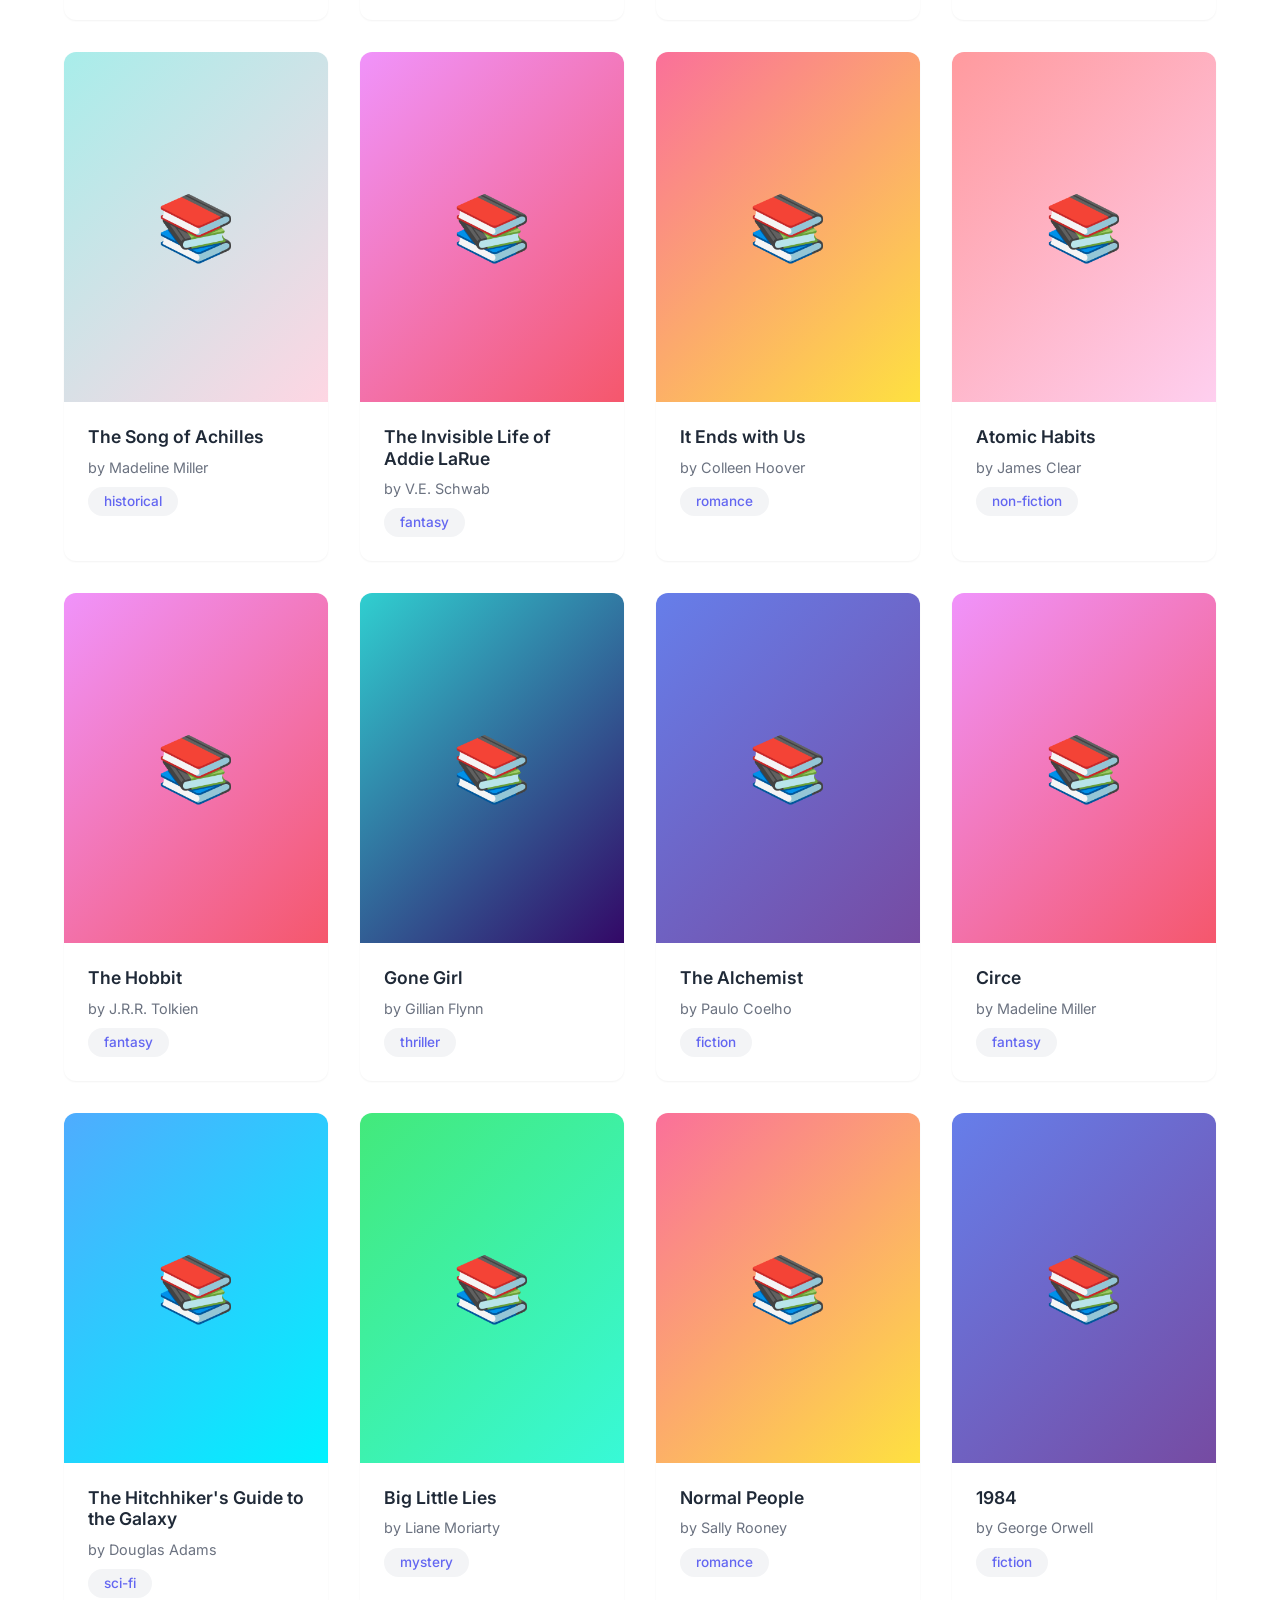
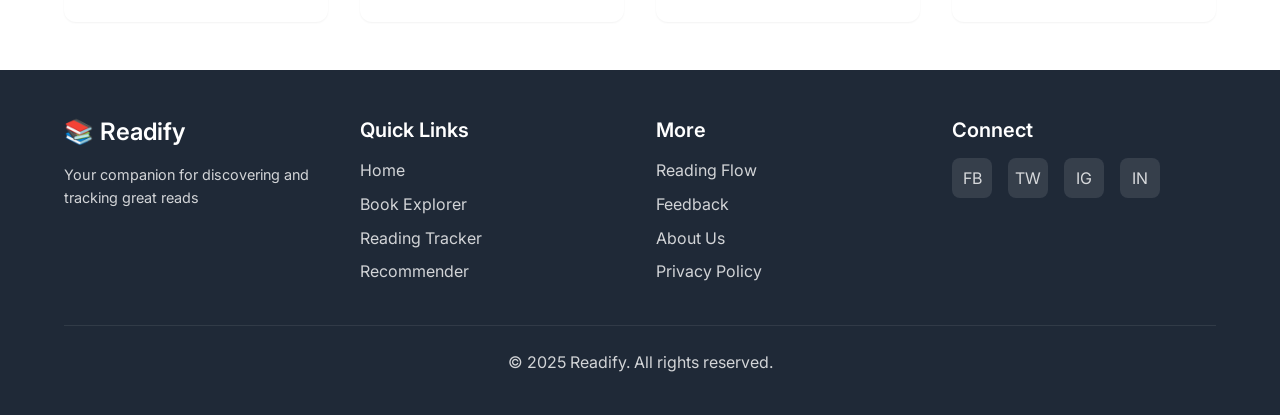
==== commit df1f336f: "Update modal title to 'Book Details'" ====
--- a/explorer.html
+++ b/explorer.html
@@ -74,6 +74,7 @@
 
     <!-- Books Grid -->
     <section class="books-section">
+        <h2 class="section-title">Available Books</h2>
         <div class="container">
             <div id="booksGrid" class="books-grid">
                 <!-- Books will be populated by JavaScript -->
@@ -93,7 +94,7 @@
                     <div class="book-cover" id="modalBookCover"></div>
                 </div>
                 <div class="modal-details">
-                    <h2 id="modalTitle"></h2>
+                    <h2 id="modalTitle">Book Details</h2>
                     <p class="modal-author" id="modalAuthor"></p>
                     <div class="modal-meta">
                         <span class="genre-badge" id="modalGenre"></span>
